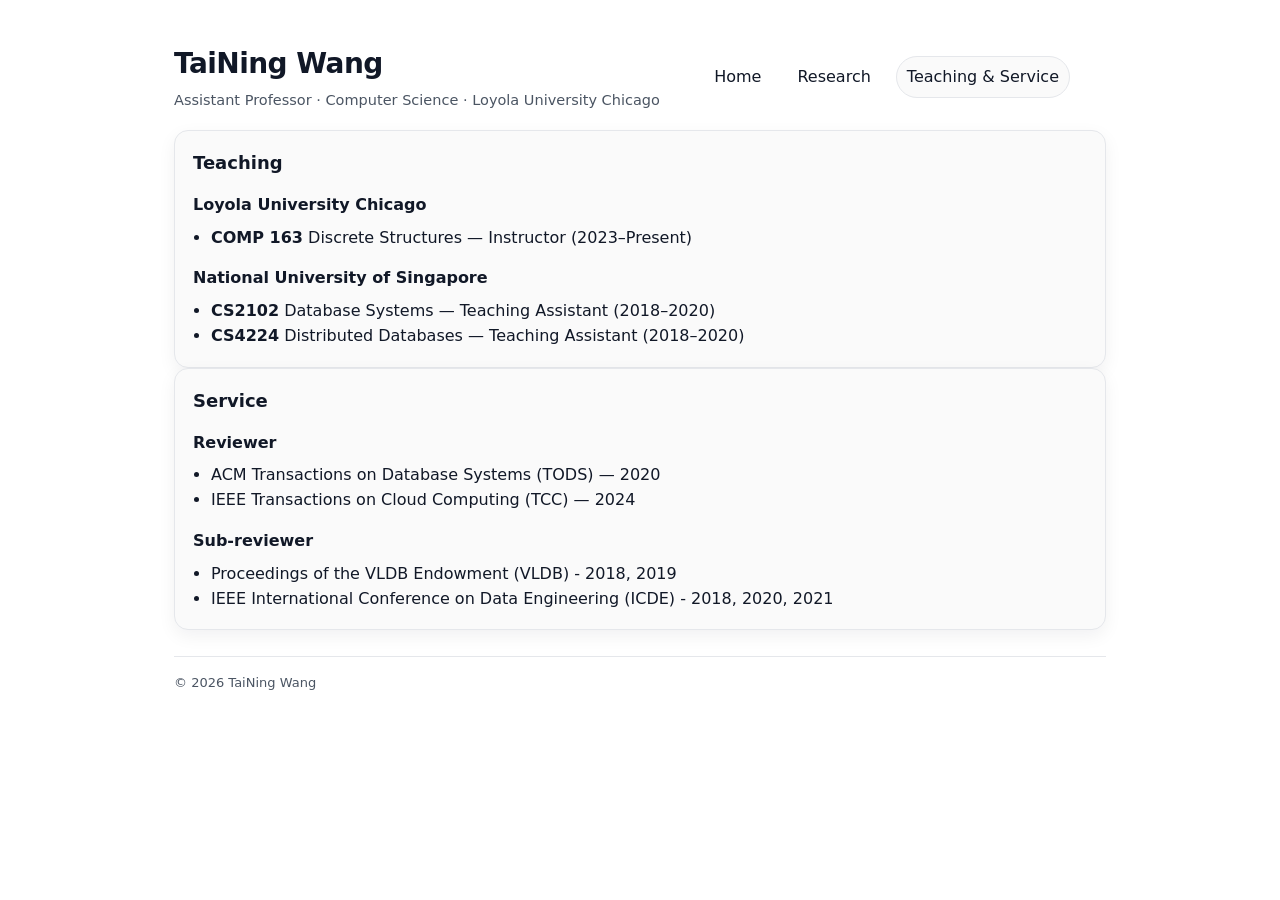
==== teaching.html @ 016d5cef "initial commit" ====
<!doctype html>
<html lang="en">
<head>
  <meta charset="utf-8" />
  <meta name="viewport" content="width=device-width, initial-scale=1" />
  <title>Teaching · TaiNing Wang</title>
  <meta name="description" content="Academic homepage of TaiNing Wang (Computer Science): research, publications, teaching, and service." />
  <link rel="stylesheet" href="assets/style.css" />
</head>
<body>
  <div class="container">
    <header class="header">
      <div class="brand">
        <h1>TaiNing Wang</h1>
        <div class="subtitle">Assistant Professor · Computer Science · Loyola University Chicago</div>
      </div>
      <nav class="nav" aria-label="Primary">
        <a href="index.html">Home</a>
        <a href="research.html" >Research</a>
        <a href="teaching.html" aria-current="page">Teaching & Service</a>
        <a href="teaching.html"></a>
      </nav>
    </header>

    

<div class="card">
  <h2>Teaching</h2>

  <h3>Loyola University Chicago</h3>
  <ul class="list">
    <li><b>COMP 163</b> Discrete Structures — Instructor (2023–Present)</li>
  </ul>

  <h3>National University of Singapore</h3>
  <ul class="list">
    <li><b>CS2102</b> Database Systems — Teaching Assistant (2018–2020)</li>
    <li><b>CS4224</b> Distributed Databases — Teaching Assistant (2018–2020)</li>
  </ul>

</div>

<div class="card">
  <h2>Service</h2>

  <h3>Reviewer</h3>
  <ul class="list">
    <li>ACM Transactions on Database Systems (TODS) — 2020</li>
    <li>IEEE Transactions on Cloud Computing (TCC) — 2024</li>
  </ul>

  <h3>Sub-reviewer</h3>
  <ul class="list">
    <li>Proceedings of the VLDB Endowment (VLDB) - 2018, 2019</li>
    <li>IEEE International Conference on Data Engineering (ICDE) - 2018, 2020, 2021</li>
  </ul>
</div>

    <footer class="footer">
      <div>© <span id="y"></span> TaiNing Wang</div>
    </footer>
  </div>

  <script>document.getElementById('y').textContent = new Date().getFullYear();</script>
  <script src="assets/site.js"></script>
</body>
</html>
---- assets/style.css ----
:root{
  --bg:#ffffff;
  --text:#111827;
  --muted:#4b5563;
  --border:#e5e7eb;
  --card:#fafafa;
  --link:#2563eb;
  --maxw: 980px;
  --radius: 14px;
  --shadow: 0 6px 18px rgba(17,24,39,.06);
}
@media (prefers-color-scheme: dark){
  :root{
    --bg:#0b1220;
    --text:#e5e7eb;
    --muted:#9ca3af;
    --border:#243044;
    --card:#0f1a2e;
    --link:#93c5fd;
    --shadow: 0 10px 30px rgba(0,0,0,.35);
  }
}
*{box-sizing:border-box}
html,body{margin:0;padding:0}
body{
  font-family: ui-sans-serif, system-ui, -apple-system, Segoe UI, Roboto, Helvetica, Arial, "Apple Color Emoji","Segoe UI Emoji";
  background:var(--bg);
  color:var(--text);
  line-height:1.55;
}
a{color:var(--link);text-decoration:none}
a:hover{text-decoration:underline}
.container{max-width:var(--maxw); margin:0 auto; padding:24px;}
.header{
  display:flex; gap:18px; align-items:center; justify-content:space-between;
  padding:18px 0;
}
.brand h1{margin:0;font-size:28px; letter-spacing:-.02em}
.brand .subtitle{margin-top:4px;color:var(--muted); font-size:14.5px}
.nav{
  display:flex; gap:14px; flex-wrap:wrap; justify-content:flex-end;
}
.nav a{
  padding:8px 10px;
  border:1px solid transparent;
  border-radius:999px;
  color:var(--text);
}
.nav a[aria-current="page"]{
  border-color:var(--border);
  background:var(--card);
}
.grid{
  display:grid;
  grid-template-columns: 1.2fr .8fr;
  gap:18px;
}
@media (max-width: 880px){
  .grid{grid-template-columns:1fr}
  .header{flex-direction:column; align-items:flex-start}
  .nav{justify-content:flex-start}
}
.card{
  background:var(--card);
  border:1px solid var(--border);
  border-radius:var(--radius);
  box-shadow: var(--shadow);
  padding:18px 18px;
}
.card h2{margin:0 0 10px 0; font-size:18px}
.card h3{margin:16px 0 8px; font-size:16px}
.pills{display:flex; gap:8px; flex-wrap:wrap; margin-top:10px}
.pill{
  display:inline-flex; align-items:center; gap:6px;
  border:1px solid var(--border);
  border-radius:999px;
  padding:6px 10px;
  font-size:13px;
  color:var(--muted);
  background:transparent;
}
.list{margin:0; padding-left:18px}
.small{color:var(--muted); font-size:14px}
.kv{display:flex; gap:10px; flex-wrap:wrap; margin-top:8px}
.kv a{border-bottom:1px dotted var(--border)}
.pub{
  padding:12px 0;
  border-top:1px solid var(--border);
}
.pub:first-child{border-top:0}
.pub .title{font-weight:600}
.pub .meta{color:var(--muted); font-size:14px; margin-top:2px}
.badge{
  display:inline-block;
  border:1px solid var(--border);
  border-radius:999px;
  padding:2px 8px;
  font-size:12px;
  color:var(--muted);
  margin-left:6px;
}
.footer{
  margin-top:26px;
  padding-top:16px;
  border-top:1px solid var(--border);
  color:var(--muted);
  font-size:13px;
  display:flex; justify-content:space-between; gap:12px; flex-wrap:wrap;
}
.search{
  display:flex; gap:10px; align-items:center; margin:10px 0 8px;
}
.search input{
  width:100%;
  padding:10px 12px;
  border-radius:12px;
  border:1px solid var(--border);
  background:transparent;
  color:var(--text);
}
.note{
  border-left:3px solid var(--border);
  padding:10px 12px;
  color:var(--muted);
}

.profile-photo{
  width:160px;
  height:160px;
  border-radius:50%;
  object-fit:cover;
  margin-bottom:16px;
}
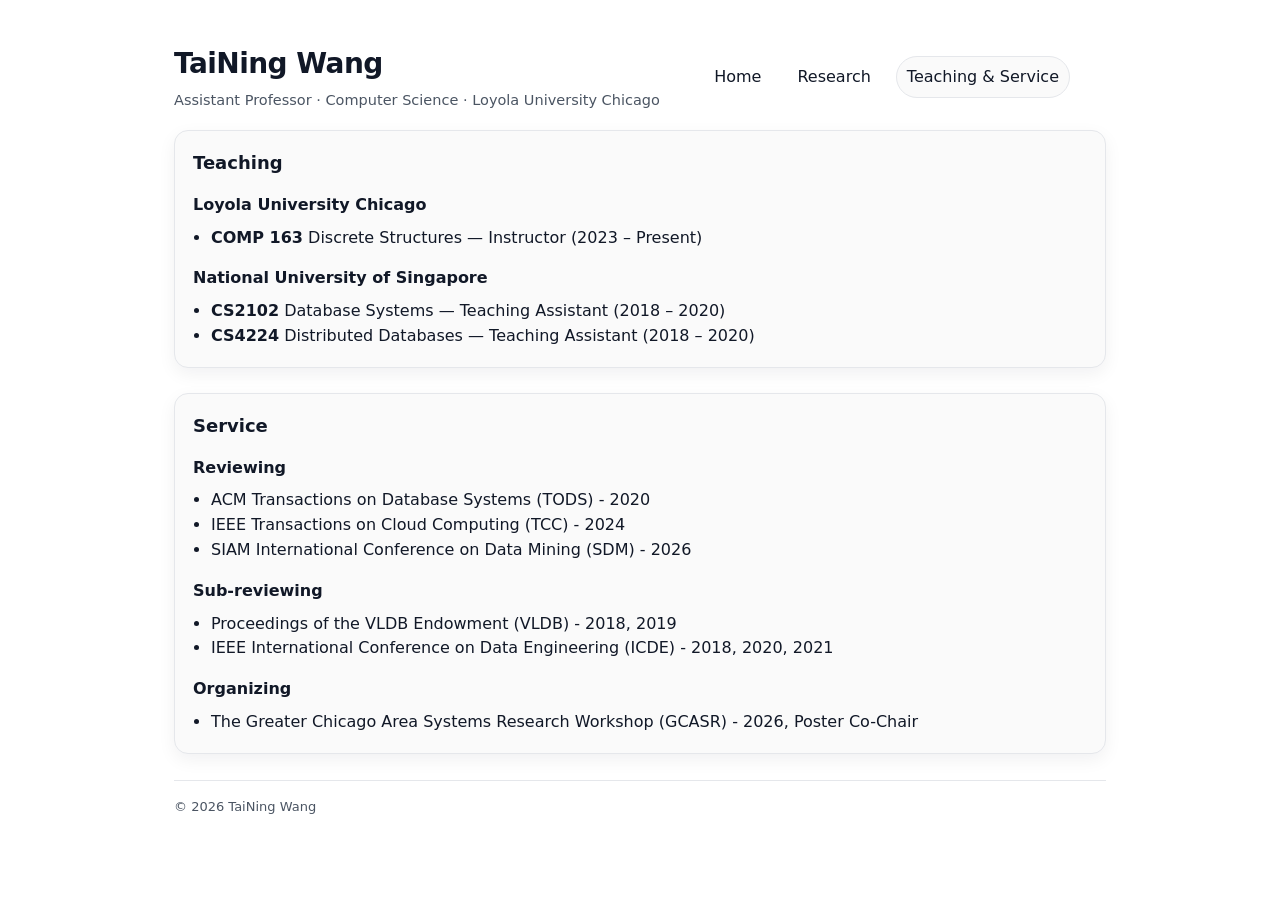
==== commit dfb51388: "update paper and service" ====
--- a/teaching.html
+++ b/teaching.html
@@ -29,13 +29,13 @@
 
   <h3>Loyola University Chicago</h3>
   <ul class="list">
-    <li><b>COMP 163</b> Discrete Structures — Instructor (2023–Present)</li>
+    <li><b>COMP 163</b> Discrete Structures — Instructor (2023 – Present)</li>
   </ul>
 
   <h3>National University of Singapore</h3>
   <ul class="list">
-    <li><b>CS2102</b> Database Systems — Teaching Assistant (2018–2020)</li>
-    <li><b>CS4224</b> Distributed Databases — Teaching Assistant (2018–2020)</li>
+    <li><b>CS2102</b> Database Systems — Teaching Assistant (2018 – 2020)</li>
+    <li><b>CS4224</b> Distributed Databases — Teaching Assistant (2018 – 2020)</li>
   </ul>
 
 </div>
@@ -43,16 +43,22 @@
 <div class="card">
   <h2>Service</h2>
 
-  <h3>Reviewer</h3>
+  <h3>Reviewing</h3>
   <ul class="list">
-    <li>ACM Transactions on Database Systems (TODS) — 2020</li>
-    <li>IEEE Transactions on Cloud Computing (TCC) — 2024</li>
+    <li>ACM Transactions on Database Systems (TODS) - 2020</li>
+    <li>IEEE Transactions on Cloud Computing (TCC) - 2024</li>
+    <li>SIAM International Conference on Data Mining (SDM) - 2026</li>
   </ul>
 
-  <h3>Sub-reviewer</h3>
+  <h3>Sub-reviewing</h3>
   <ul class="list">
     <li>Proceedings of the VLDB Endowment (VLDB) - 2018, 2019</li>
     <li>IEEE International Conference on Data Engineering (ICDE) - 2018, 2020, 2021</li>
+  </ul>
+
+  <h3>Organizing</h3>
+  <ul class="list">
+    <li>The Greater Chicago Area Systems Research Workshop (GCASR) - 2026, Poster Co-Chair</li>
   </ul>
 </div>
 
--- a/assets/style.css
+++ b/assets/style.css
@@ -66,6 +66,7 @@
   border-radius:var(--radius);
   box-shadow: var(--shadow);
   padding:18px 18px;
+  margin-bottom: 25px;
 }
 .card h2{margin:0 0 10px 0; font-size:18px}
 .card h3{margin:16px 0 8px; font-size:16px}
@@ -125,8 +126,8 @@
 }
 
 .profile-photo{
-  width:160px;
-  height:160px;
+  width:140px;
+  height:140px;
   border-radius:50%;
   object-fit:cover;
   margin-bottom:16px;
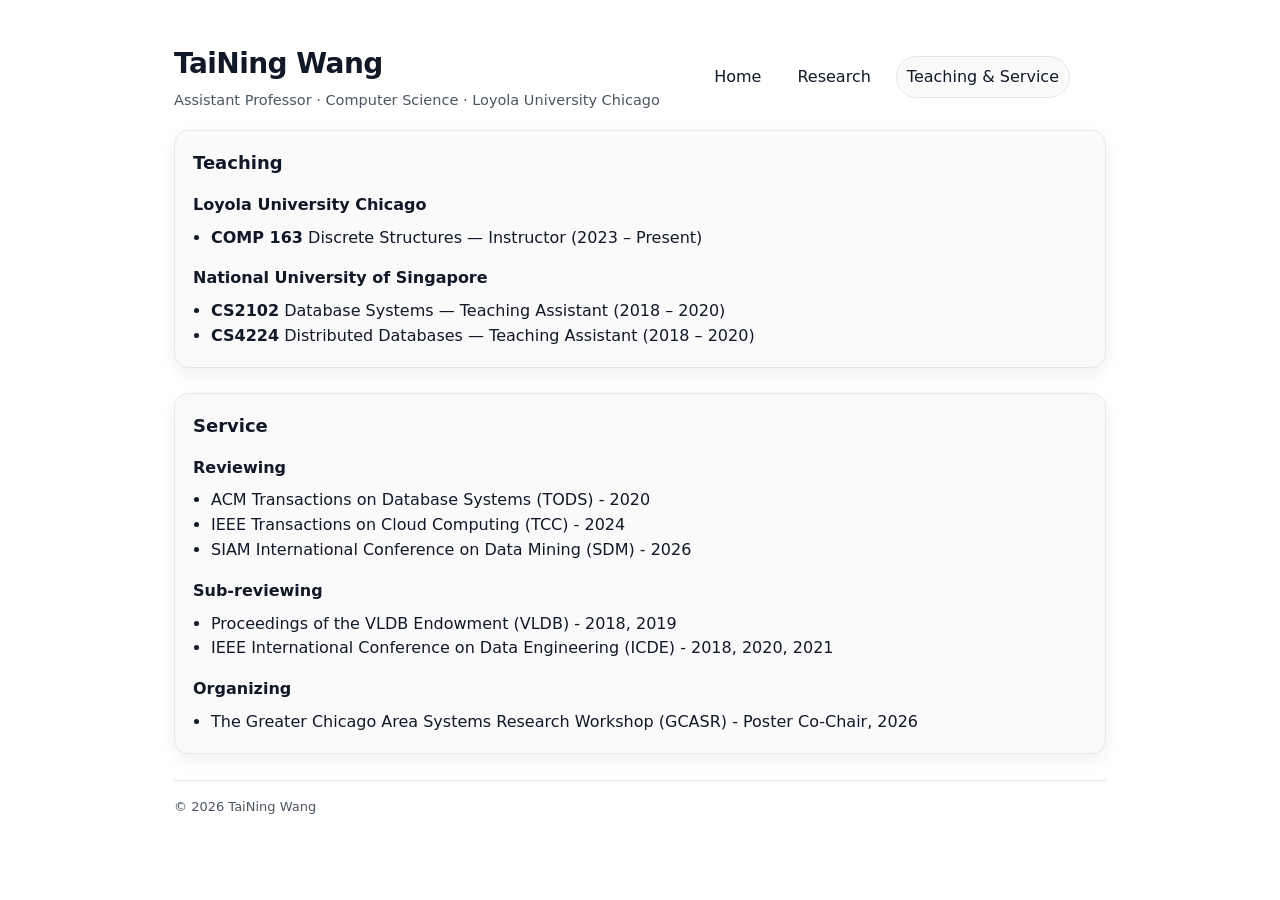
==== commit 05d492e7: "minor" ====
--- a/teaching.html
+++ b/teaching.html
@@ -58,7 +58,7 @@
 
   <h3>Organizing</h3>
   <ul class="list">
-    <li>The Greater Chicago Area Systems Research Workshop (GCASR) - 2026, Poster Co-Chair</li>
+    <li>The Greater Chicago Area Systems Research Workshop (GCASR) - Poster Co-Chair, 2026</li>
   </ul>
 </div>
 
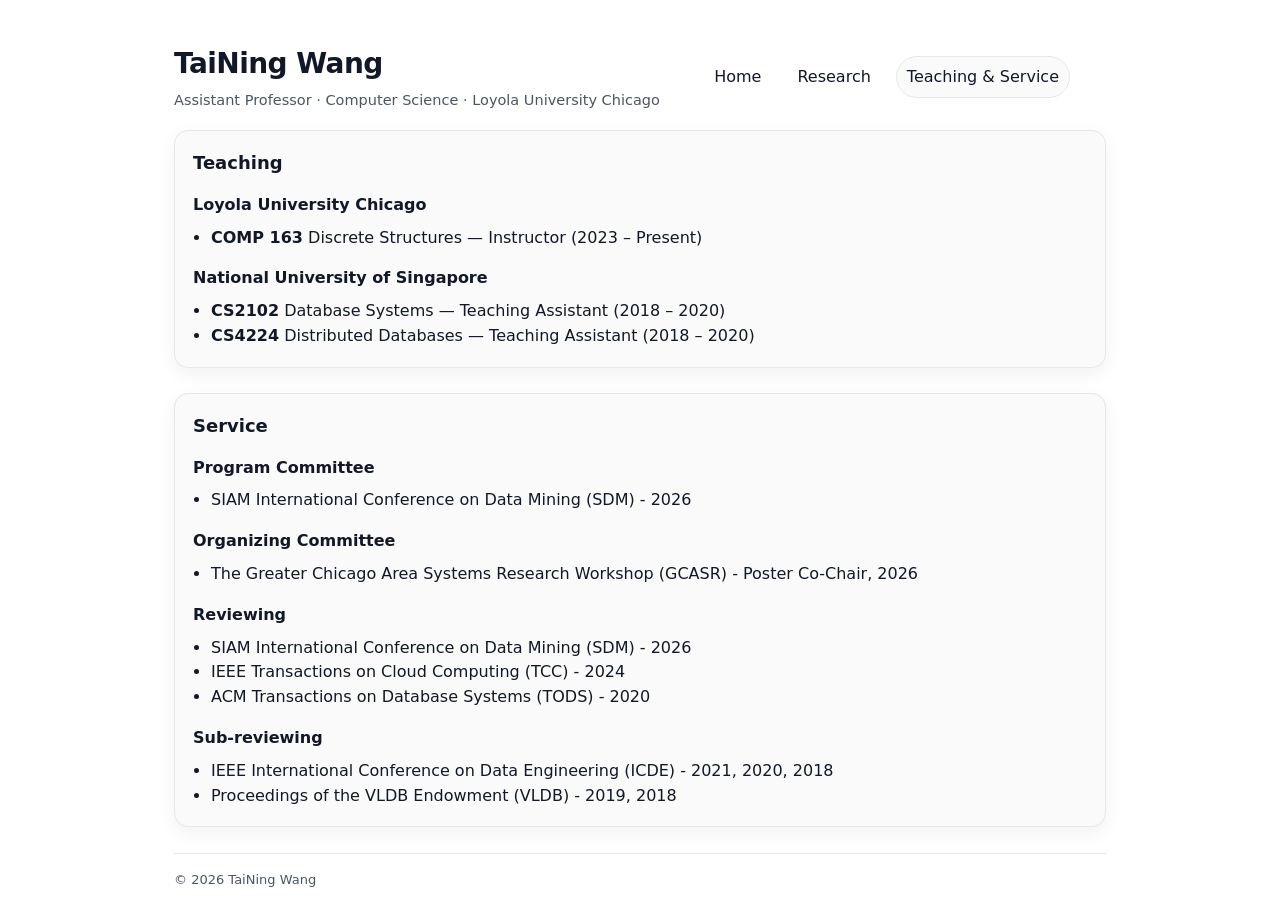
==== commit 344965c0: "service, cv" ====
--- a/teaching.html
+++ b/teaching.html
@@ -43,23 +43,29 @@
 <div class="card">
   <h2>Service</h2>
 
+  <h3>Program Committee</h3>
+  <ul class="list">
+    <li>SIAM International Conference on Data Mining (SDM) - 2026</li>
+  </ul>
+
+  <h3>Organizing Committee</h3>
+  <ul class="list">
+    <li>The Greater Chicago Area Systems Research Workshop (GCASR) - Poster Co-Chair, 2026</li>
+  </ul>
+
   <h3>Reviewing</h3>
   <ul class="list">
+    <li>SIAM International Conference on Data Mining (SDM) - 2026</li>
+    <li>IEEE Transactions on Cloud Computing (TCC) - 2024</li>
     <li>ACM Transactions on Database Systems (TODS) - 2020</li>
-    <li>IEEE Transactions on Cloud Computing (TCC) - 2024</li>
-    <li>SIAM International Conference on Data Mining (SDM) - 2026</li>
   </ul>
 
   <h3>Sub-reviewing</h3>
   <ul class="list">
-    <li>Proceedings of the VLDB Endowment (VLDB) - 2018, 2019</li>
-    <li>IEEE International Conference on Data Engineering (ICDE) - 2018, 2020, 2021</li>
+    <li>IEEE International Conference on Data Engineering (ICDE) - 2021, 2020, 2018</li>
+    <li>Proceedings of the VLDB Endowment (VLDB) - 2019, 2018</li>
   </ul>
 
-  <h3>Organizing</h3>
-  <ul class="list">
-    <li>The Greater Chicago Area Systems Research Workshop (GCASR) - Poster Co-Chair, 2026</li>
-  </ul>
 </div>
 
     <footer class="footer">
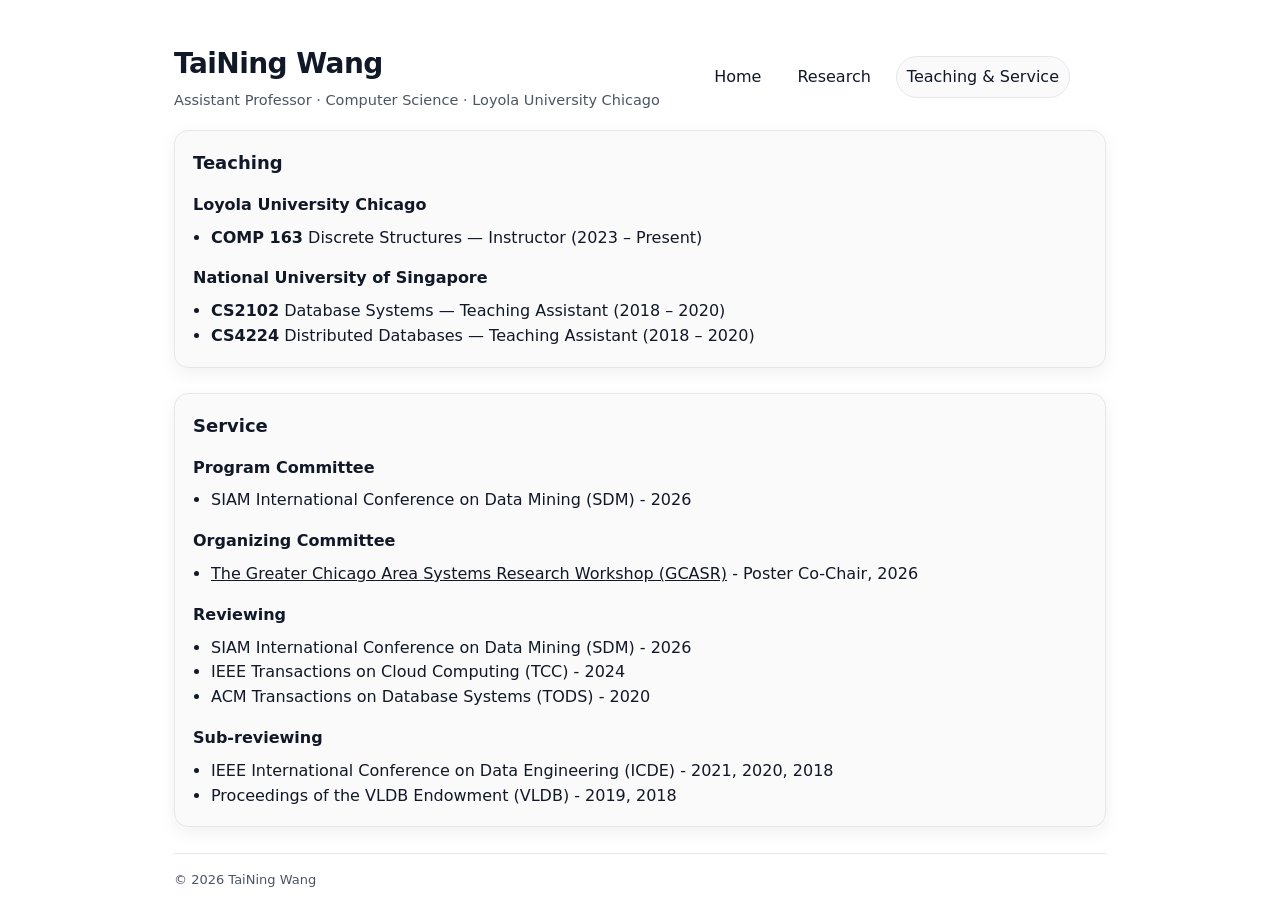
==== commit d3888d0a: "link for gcasr" ====
--- a/teaching.html
+++ b/teaching.html
@@ -48,10 +48,10 @@
     <li>SIAM International Conference on Data Mining (SDM) - 2026</li>
   </ul>
 
-  <h3>Organizing Committee</h3>
-  <ul class="list">
-    <li>The Greater Chicago Area Systems Research Workshop (GCASR) - Poster Co-Chair, 2026</li>
-  </ul>
+<h3>Organizing Committee</h3>
+<ul class="list">
+  <li><a href="https://gcasr.org/2026/" target="_blank" style="color: inherit; text-decoration: underline;">The Greater Chicago Area Systems Research Workshop (GCASR)</a> - Poster Co-Chair, 2026</li>
+</ul>
 
   <h3>Reviewing</h3>
   <ul class="list">
